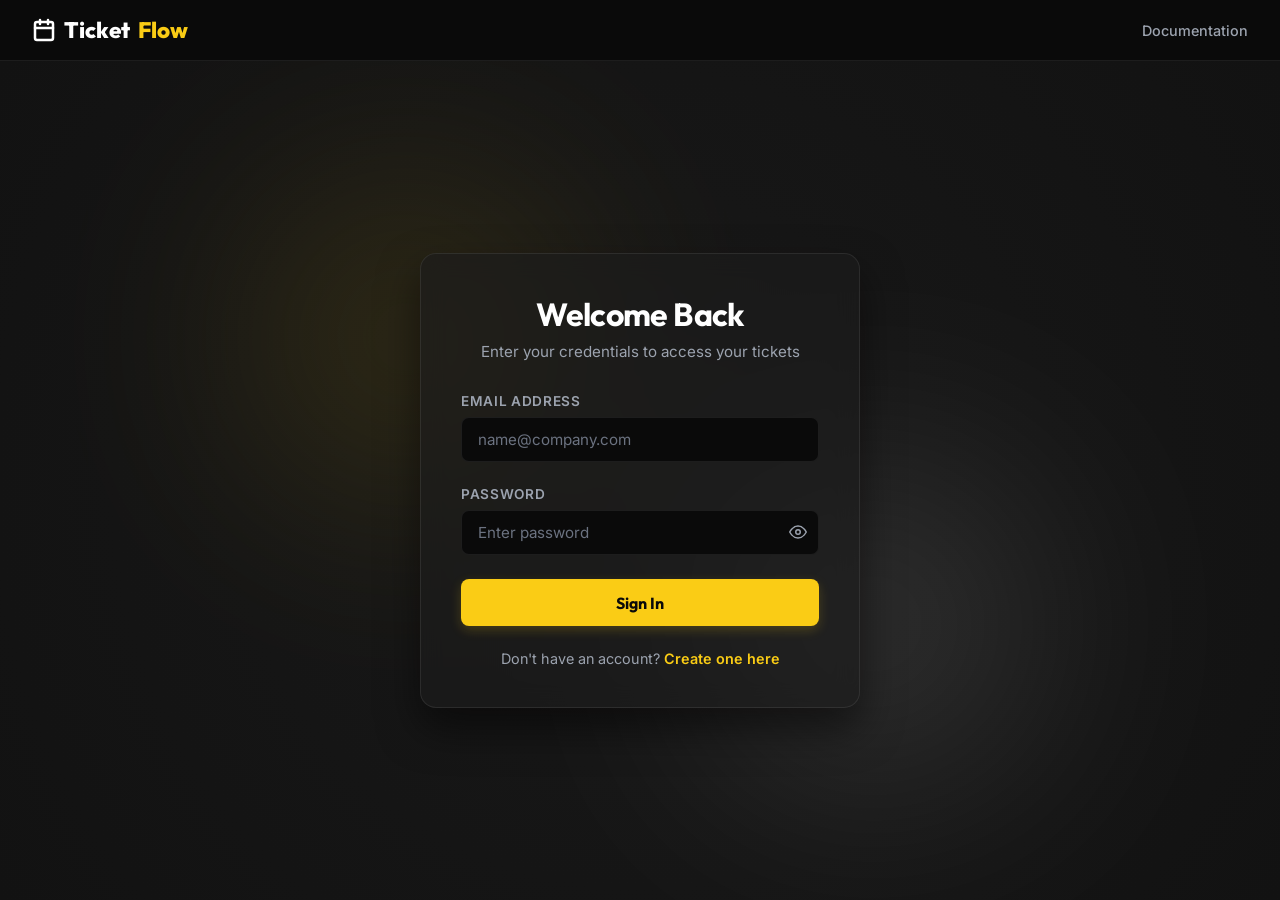
==== frontend/index.html @ ee9d3b98 "Initial commit" ====
<!DOCTYPE html>
<html lang="en">
<head>
    <meta charset="UTF-8">
    <meta name="viewport" content="width=device-width, initial-scale=1.0">
    <title>Sign In & Sign Up - TicketFlow</title>
    <meta name="description" content="Access your ticketing dashboard. Register or log in to manage tickets, request support, and resolve issues.">
    <link rel="stylesheet" href="css/style.css">
</head>
<body>

    <!-- Outer Panel Header (Pitch Black) -->
    <header>
        <a href="#" class="logo" id="logo-link">
            <!-- Simple SVG Icon with Yellow Accent -->
            <svg width="24" height="24" viewBox="0 0 24 24" fill="none" stroke="currentColor" stroke-width="2.5" stroke-linecap="round" stroke-linejoin="round">
                <rect x="3" y="4" width="18" height="18" rx="2" ry="2" />
                <line x1="16" y1="2" x2="16" y2="6" />
                <line x1="8" y1="2" x2="8" y2="6" />
                <line x1="3" y1="10" x2="21" y2="10" />
            </svg>
            Ticket<span>Flow</span>
        </a>
        <a href="https://github.com" target="_blank" class="nav-link" id="nav-github-link">Documentation</a>
    </header>

    <!-- Main Dashboard Body (Near Black wrapper) -->
    <main class="auth-wrapper">
        <div class="auth-card" id="auth-container-card">
            
            <!-- --- SIGN IN FORM --- -->
            <div id="signin-container" class="form-container active">
                <div class="auth-card-header">
                    <h2 id="signin-title">Welcome Back</h2>
                    <p>Enter your credentials to access your tickets</p>
                </div>
                
                <form id="signin-form" novalidate>
                    <div class="form-group">
                        <label for="signin-email" class="form-label">Email Address</label>
                        <div class="input-wrapper">
                            <input 
                                type="email" 
                                id="signin-email" 
                                class="form-input" 
                                placeholder="name@company.com" 
                                required
                            >
                        </div>
                    </div>
                    
                    <div class="form-group">
                        <label for="signin-password" class="form-label">Password</label>
                        <div class="input-wrapper">
                            <input 
                                type="password" 
                                id="signin-password" 
                                class="form-input" 
                                placeholder="Enter password" 
                                required
                            >
                            <button type="button" class="password-toggle" id="toggle-signin-password" aria-label="Toggle password visibility">
                                <svg width="18" height="18" viewBox="0 0 24 24" fill="none" stroke="currentColor" stroke-width="2" stroke-linecap="round" stroke-linejoin="round" class="eye-icon">
                                    <path d="M1 12s4-8 11-8 11 8 11 8-4 8-11 8-11-8-11-8z" />
                                    <circle cx="12" cy="12" r="3" />
                                </svg>
                            </button>
                        </div>
                    </div>
                    
                    <button type="submit" class="btn-primary" id="btn-signin">
                        <span>Sign In</span>
                    </button>
                </form>
                
                <div class="auth-switch">
                    Don't have an account? 
                    <a href="#" class="auth-switch-link" id="link-to-signup">Create one here</a>
                </div>
            </div>

            <!-- --- SIGN UP FORM --- -->
            <div id="signup-container" class="form-container">
                <div class="auth-card-header">
                    <h2 id="signup-title">Get Started</h2>
                    <p>Create an account to join TicketFlow</p>
                </div>
                
                <form id="signup-form" novalidate>
                    <div class="form-group">
                        <label for="signup-fullname" class="form-label">Full Name</label>
                        <div class="input-wrapper">
                            <input 
                                type="text" 
                                id="signup-fullname" 
                                class="form-input" 
                                placeholder="John Doe" 
                                required
                            >
                        </div>
                    </div>

                    <div class="form-group">
                        <label for="signup-email" class="form-label">Email Address</label>
                        <div class="input-wrapper">
                            <input 
                                type="email" 
                                id="signup-email" 
                                class="form-input" 
                                placeholder="name@company.com" 
                                required
                            >
                        </div>
                    </div>
                    
                    <div class="form-group">
                        <label for="signup-password" class="form-label">Password</label>
                        <div class="input-wrapper">
                            <input 
                                type="password" 
                                id="signup-password" 
                                class="form-input" 
                                placeholder="Min. 6 characters" 
                                required
                            >
                            <button type="button" class="password-toggle" id="toggle-signup-password" aria-label="Toggle password visibility">
                                <svg width="18" height="18" viewBox="0 0 24 24" fill="none" stroke="currentColor" stroke-width="2" stroke-linecap="round" stroke-linejoin="round" class="eye-icon">
                                    <path d="M1 12s4-8 11-8 11 8 11 8-4 8-11 8-11-8-11-8z" />
                                    <circle cx="12" cy="12" r="3" />
                                </svg>
                            </button>
                        </div>
                    </div>
                    
                    <button type="submit" class="btn-primary" id="btn-signup">
                        <span>Create Account</span>
                    </button>
                </form>
                
                <div class="auth-switch">
                    Already have an account? 
                    <a href="#" class="auth-switch-link" id="link-to-signin">Sign in here</a>
                </div>
            </div>
            
        </div>
    </main>

    <!-- Toast Notification Container -->
    <div class="toast-container" id="toast-container"></div>

    <script src="js/app.js"></script>
</body>
</html>
---- frontend/css/style.css ----
/* Custom Design System based on User Color Scheme */
@import url('https://fonts.googleapis.com/css2?family=Inter:wght@300;400;500;600;700&family=Outfit:wght@400;500;600;700;800&display=swap');

:root {
    /* Color Palette */
    --bg-near-black: #121212;      /* Main Dashboard Body */
    --bg-deep-charcoal: #1c1c1c;   /* Editor & Sidebar */
    --bg-pitch-black: #0a0a0a;     /* Header & Outer Panels */
    
    --accent-yellow: #facc15;      /* Main Yellow Accent (amber-like yellow) */
    --accent-yellow-glow: rgba(250, 204, 21, 0.3);
    --accent-yellow-hover: #eab308;
    --accent-yellow-dark: #ca8a04;
    
    --text-primary: #ffffff;
    --text-secondary: #9ca3af;
    --text-muted: #6b7280;
    
    --border-color: rgba(255, 255, 255, 0.08);
    --border-yellow-glow: rgba(250, 204, 21, 0.2);
    
    --card-bg: rgba(28, 28, 28, 0.65);
    
    --error-red: #f87171;
    --success-green: #4ade80;
    
    /* Typography & Sizing */
    --font-heading: 'Outfit', 'Inter', sans-serif;
    --font-body: 'Inter', sans-serif;
    --transition-smooth: all 0.3s cubic-bezier(0.4, 0, 0.2, 1);
}

/* Global Reset */
* {
    margin: 0;
    padding: 0;
    box-sizing: border-box;
}

body {
    background-color: var(--bg-near-black);
    color: var(--text-primary);
    font-family: var(--font-body);
    min-height: 100vh;
    display: flex;
    flex-direction: column;
    overflow-x: hidden;
}

/* Auth Page Wrapper */
.auth-wrapper {
    flex: 1;
    display: flex;
    align-items: center;
    justify-content: center;
    padding: 2rem 1rem;
    position: relative;
    background: radial-gradient(circle at 50% 50%, rgba(26, 26, 26, 0.8) 0%, var(--bg-near-black) 100%);
}

/* Decorative Background Glows */
.auth-wrapper::before,
.auth-wrapper::after {
    content: '';
    position: absolute;
    width: 300px;
    height: 300px;
    border-radius: 50%;
    filter: blur(120px);
    z-index: 0;
    opacity: 0.15;
    pointer-events: none;
}

.auth-wrapper::before {
    background: var(--accent-yellow);
    top: 15%;
    left: 20%;
}

.auth-wrapper::after {
    background: #ffffff;
    bottom: 15%;
    right: 20%;
}

/* Header styling */
header {
    background-color: var(--bg-pitch-black);
    border-bottom: 1px solid var(--border-color);
    padding: 1rem 2rem;
    display: flex;
    justify-content: space-between;
    align-items: center;
    z-index: 10;
}

.logo {
    font-family: var(--font-heading);
    font-size: 1.4rem;
    font-weight: 800;
    color: var(--text-primary);
    display: flex;
    align-items: center;
    gap: 0.5rem;
    text-decoration: none;
}

.logo span {
    color: var(--accent-yellow);
}

.nav-link {
    color: var(--text-secondary);
    text-decoration: none;
    font-size: 0.9rem;
    font-weight: 500;
    transition: var(--transition-smooth);
}

.nav-link:hover {
    color: var(--accent-yellow);
}

/* Main Container Card */
.auth-card {
    background-color: var(--card-bg);
    backdrop-filter: blur(12px);
    -webkit-backdrop-filter: blur(12px);
    border: 1px solid var(--border-color);
    border-radius: 16px;
    width: 100%;
    max-width: 440px;
    padding: 2.5rem;
    box-shadow: 0 20px 40px rgba(0, 0, 0, 0.5),
                0 0 50px rgba(250, 204, 21, 0.02);
    z-index: 5;
    position: relative;
    transition: var(--transition-smooth);
}

.auth-card:hover {
    border-color: var(--border-yellow-glow);
    box-shadow: 0 20px 40px rgba(0, 0, 0, 0.5),
                0 0 50px rgba(250, 204, 21, 0.05);
}

.auth-card-header {
    margin-bottom: 2rem;
    text-align: center;
}

.auth-card-header h2 {
    font-family: var(--font-heading);
    font-size: 2rem;
    font-weight: 700;
    margin-bottom: 0.5rem;
    letter-spacing: -0.02em;
}

.auth-card-header p {
    color: var(--text-secondary);
    font-size: 0.95rem;
}

/* Forms container */
.form-group {
    margin-bottom: 1.5rem;
    position: relative;
}

.form-label {
    display: block;
    margin-bottom: 0.5rem;
    font-size: 0.85rem;
    font-weight: 600;
    color: var(--text-secondary);
    text-transform: uppercase;
    letter-spacing: 0.05em;
    transition: var(--transition-smooth);
}

.input-wrapper {
    position: relative;
    display: flex;
    align-items: center;
}

.form-input {
    width: 100%;
    background-color: var(--bg-pitch-black);
    border: 1px solid var(--border-color);
    border-radius: 8px;
    padding: 0.75rem 1rem;
    font-family: var(--font-body);
    font-size: 0.95rem;
    color: var(--text-primary);
    transition: var(--transition-smooth);
}

.form-input:focus {
    outline: none;
    border-color: var(--accent-yellow);
    box-shadow: 0 0 0 3px var(--accent-yellow-glow);
}

.form-input::placeholder {
    color: var(--text-muted);
}

/* Input helper (password toggle eye) */
.password-toggle {
    position: absolute;
    right: 12px;
    background: none;
    border: none;
    color: var(--text-secondary);
    cursor: pointer;
    display: flex;
    align-items: center;
    justify-content: center;
    transition: var(--transition-smooth);
}

.password-toggle:hover {
    color: var(--accent-yellow);
}

/* Accent Button */
.btn-primary {
    width: 100%;
    background-color: var(--accent-yellow);
    color: var(--bg-pitch-black);
    font-family: var(--font-heading);
    font-size: 1rem;
    font-weight: 700;
    border: none;
    border-radius: 8px;
    padding: 0.85rem;
    cursor: pointer;
    transition: var(--transition-smooth);
    display: flex;
    align-items: center;
    justify-content: center;
    gap: 0.5rem;
    box-shadow: 0 4px 12px rgba(250, 204, 21, 0.2);
}

.btn-primary:hover {
    background-color: var(--accent-yellow-hover);
    box-shadow: 0 6px 16px rgba(250, 204, 21, 0.3);
    transform: translateY(-1px);
}

.btn-primary:active {
    transform: translateY(0);
}

.btn-primary:disabled {
    background-color: var(--text-muted);
    color: var(--bg-near-black);
    cursor: not-allowed;
    box-shadow: none;
    transform: none;
}

/* Secondary switch link */
.auth-switch {
    margin-top: 1.5rem;
    text-align: center;
    font-size: 0.9rem;
    color: var(--text-secondary);
}

.auth-switch-link {
    color: var(--accent-yellow);
    text-decoration: none;
    font-weight: 600;
    transition: var(--transition-smooth);
}

.auth-switch-link:hover {
    color: var(--accent-yellow-hover);
    text-decoration: underline;
}

/* Card view controls */
.form-container {
    display: none;
}

.form-container.active {
    display: block;
    animation: fadeIn 0.4s ease-out forwards;
}

@keyframes fadeIn {
    from {
        opacity: 0;
        transform: translateY(10px);
    }
    to {
        opacity: 1;
        transform: translateY(0);
    }
}

/* Toast Notifications */
.toast-container {
    position: fixed;
    top: 24px;
    right: 24px;
    z-index: 1000;
    display: flex;
    flex-direction: column;
    gap: 12px;
}

.toast {
    background-color: var(--bg-deep-charcoal);
    border-left: 4px solid var(--accent-yellow);
    color: var(--text-primary);
    padding: 1rem 1.5rem;
    border-radius: 6px;
    box-shadow: 0 10px 25px rgba(0, 0, 0, 0.6);
    display: flex;
    align-items: center;
    gap: 0.75rem;
    min-width: 300px;
    max-width: 450px;
    animation: slideIn 0.3s cubic-bezier(0.16, 1, 0.3, 1) forwards;
    transition: var(--transition-smooth);
}

.toast.toast-error {
    border-left-color: var(--error-red);
}

.toast.toast-success {
    border-left-color: var(--success-green);
}

@keyframes slideIn {
    from {
        opacity: 0;
        transform: translateX(100%) translateY(-10px);
    }
    to {
        opacity: 1;
        transform: translateX(0) translateY(0);
    }
}

/* Spinner for Loading State */
.spinner {
    border: 2px solid rgba(0, 0, 0, 0.1);
    width: 20px;
    height: 20px;
    border-radius: 50%;
    border-left-color: currentColor;
    animation: spin 0.8s linear infinite;
    display: inline-block;
}

@keyframes spin {
    0% { transform: rotate(0deg); }
    100% { transform: rotate(360deg); }
}

/* --- DASHBOARD DESIGN --- */
.dashboard-wrapper {
    display: flex;
    flex: 1;
    height: calc(100vh - 60px); /* Subtract header height */
}

/* Sidebar (Deep Charcoal) */
.sidebar {
    width: 260px;
    background-color: var(--bg-deep-charcoal);
    border-right: 1px solid var(--border-color);
    padding: 1.5rem;
    display: flex;
    flex-direction: column;
    justify-content: space-between;
}

.sidebar-menu {
    list-style: none;
    display: flex;
    flex-direction: column;
    gap: 0.5rem;
}

.sidebar-item-link {
    display: flex;
    align-items: center;
    gap: 0.75rem;
    color: var(--text-secondary);
    text-decoration: none;
    padding: 0.75rem 1rem;
    border-radius: 8px;
    font-weight: 500;
    transition: var(--transition-smooth);
}

.sidebar-item-link:hover, 
.sidebar-item-link.active {
    background-color: var(--bg-near-black);
    color: var(--accent-yellow);
}

.user-profile-section {
    padding-top: 1.5rem;
    border-top: 1px solid var(--border-color);
    display: flex;
    align-items: center;
    gap: 0.75rem;
}

.user-avatar {
    width: 40px;
    height: 40px;
    border-radius: 50%;
    background-color: var(--accent-yellow);
    color: var(--bg-pitch-black);
    display: flex;
    align-items: center;
    justify-content: center;
    font-weight: 700;
    font-family: var(--font-heading);
}

.user-info {
    flex: 1;
    overflow: hidden;
}

.user-name {
    font-size: 0.9rem;
    font-weight: 600;
    white-space: nowrap;
    text-overflow: ellipsis;
    overflow: hidden;
}

.user-email {
    font-size: 0.75rem;
    color: var(--text-muted);
    white-space: nowrap;
    text-overflow: ellipsis;
    overflow: hidden;
}

/* Main Dashboard Body (Near Black) */
.dashboard-main {
    flex: 1;
    background-color: var(--bg-near-black);
    padding: 2rem;
    overflow-y: auto;
}

.dashboard-header {
    display: flex;
    justify-content: space-between;
    align-items: center;
    margin-bottom: 2rem;
}

.dashboard-title h1 {
    font-family: var(--font-heading);
    font-size: 1.8rem;
    font-weight: 700;
}

.dashboard-title p {
    color: var(--text-secondary);
    font-size: 0.9rem;
    margin-top: 0.25rem;
}

.btn-secondary {
    background-color: transparent;
    border: 1px solid var(--border-color);
    color: var(--text-primary);
    padding: 0.5rem 1rem;
    border-radius: 6px;
    font-weight: 600;
    font-size: 0.85rem;
    cursor: pointer;
    transition: var(--transition-smooth);
    display: flex;
    align-items: center;
    gap: 0.5rem;
}

.btn-secondary:hover {
    border-color: var(--accent-yellow);
    color: var(--accent-yellow);
}

/* Sample Dashboard Cards */
.stats-grid {
    display: grid;
    grid-template-columns: repeat(auto-fit, minmax(220px, 1fr));
    gap: 1.5rem;
    margin-bottom: 2rem;
}

.stat-card {
    background-color: var(--bg-deep-charcoal);
    border: 1px solid var(--border-color);
    border-radius: 12px;
    padding: 1.5rem;
    transition: var(--transition-smooth);
}

.stat-card:hover {
    border-color: rgba(250, 204, 21, 0.15);
}

.stat-label {
    color: var(--text-secondary);
    font-size: 0.85rem;
    font-weight: 600;
    text-transform: uppercase;
    letter-spacing: 0.05em;
}

.stat-value {
    font-family: var(--font-heading);
    font-size: 2rem;
    font-weight: 700;
    margin-top: 0.5rem;
}

.welcome-banner {
    background: linear-gradient(135deg, var(--bg-deep-charcoal) 0%, var(--bg-pitch-black) 100%);
    border: 1px solid var(--border-color);
    border-radius: 12px;
    padding: 2.5rem;
    margin-bottom: 2rem;
    position: relative;
    overflow: hidden;
}

.welcome-banner::after {
    content: '';
    position: absolute;
    top: -50px;
    right: -50px;
    width: 200px;
    height: 200px;
    background: radial-gradient(circle, var(--accent-yellow-glow) 0%, transparent 70%);
    pointer-events: none;
}

.welcome-banner h2 {
    font-family: var(--font-heading);
    font-size: 1.6rem;
    font-weight: 700;
    margin-bottom: 0.5rem;
}

.welcome-banner p {
    color: var(--text-secondary);
    max-width: 600px;
    line-height: 1.5;
}
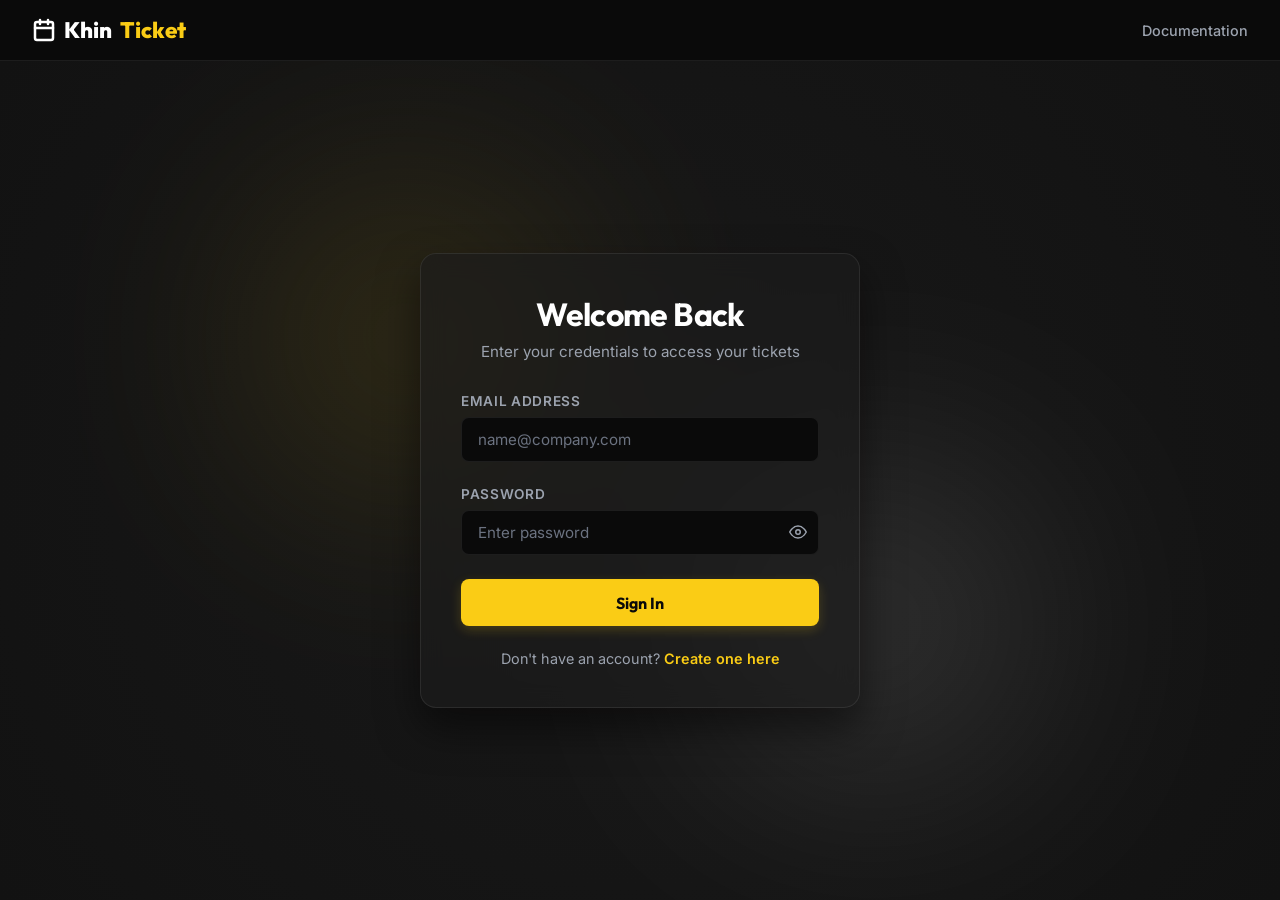
==== commit 063bd763: "Implement ticketing system, email ingestion, client portal, and schema updates" ====
--- a/frontend/index.html
+++ b/frontend/index.html
@@ -3,7 +3,7 @@
 <head>
     <meta charset="UTF-8">
     <meta name="viewport" content="width=device-width, initial-scale=1.0">
-    <title>Sign In & Sign Up - TicketFlow</title>
+    <title>Sign In & Sign Up - Khin Ticket</title>
     <meta name="description" content="Access your ticketing dashboard. Register or log in to manage tickets, request support, and resolve issues.">
     <link rel="stylesheet" href="css/style.css">
 </head>
@@ -19,7 +19,7 @@
                 <line x1="8" y1="2" x2="8" y2="6" />
                 <line x1="3" y1="10" x2="21" y2="10" />
             </svg>
-            Ticket<span>Flow</span>
+            Khin <span>Ticket</span>
         </a>
         <a href="https://github.com" target="_blank" class="nav-link" id="nav-github-link">Documentation</a>
     </header>
@@ -82,8 +82,9 @@
             <!-- --- SIGN UP FORM --- -->
             <div id="signup-container" class="form-container">
                 <div class="auth-card-header">
+                    <span style="display: inline-block; font-size: 0.75rem; font-weight: 700; color: var(--accent-yellow); letter-spacing: 0.08em; text-transform: uppercase; margin-bottom: 0.4rem;">Step 1 of 2: Profile &amp; Role</span>
                     <h2 id="signup-title">Get Started</h2>
-                    <p>Create an account to join TicketFlow</p>
+                    <p>Create an account to join Khin Ticket</p>
                 </div>
                 
                 <form id="signup-form" novalidate>
@@ -114,32 +115,141 @@
                     </div>
                     
                     <div class="form-group">
-                        <label for="signup-password" class="form-label">Password</label>
-                        <div class="input-wrapper">
-                            <input 
-                                type="password" 
-                                id="signup-password" 
-                                class="form-input" 
-                                placeholder="Min. 6 characters" 
-                                required
-                            >
-                            <button type="button" class="password-toggle" id="toggle-signup-password" aria-label="Toggle password visibility">
-                                <svg width="18" height="18" viewBox="0 0 24 24" fill="none" stroke="currentColor" stroke-width="2" stroke-linecap="round" stroke-linejoin="round" class="eye-icon">
-                                    <path d="M1 12s4-8 11-8 11 8 11 8-4 8-11 8-11-8-11-8z" />
-                                    <circle cx="12" cy="12" r="3" />
-                                </svg>
-                            </button>
-                        </div>
-                    </div>
-                    
-                    <button type="submit" class="btn-primary" id="btn-signup">
-                        <span>Create Account</span>
+                        <label for="signup-department" class="form-label">Department</label>
+                        <div class="input-wrapper">
+                            <select id="signup-department" class="form-input" style="cursor: pointer; background-color: var(--bg-pitch-black);">
+                                <option value="Information Technology (IT)" selected>Information Technology (IT)</option>
+                                <option value="Software & Engineering">Software & Engineering</option>
+                                <option value="Technical Support / Helpdesk">Technical Support / Helpdesk</option>
+                                <option value="Human Resources (HR)">Human Resources (HR)</option>
+                                <option value="Finance & Accounting">Finance & Accounting</option>
+                                <option value="Marketing & Sales">Marketing & Sales</option>
+                                <option value="Operations & Admin">Operations & Admin</option>
+                                <option value="General">Other / General</option>
+                            </select>
+                        </div>
+                    </div>
+
+                    <div class="form-group">
+                        <label for="signup-position" class="form-label">Position / Job Title</label>
+                        <div class="input-wrapper">
+                            <input 
+                                type="text" 
+                                id="signup-position" 
+                                class="form-input" 
+                                placeholder="e.g. IT Specialist, Tech Lead, HR Officer" 
+                                required
+                            >
+                        </div>
+                    </div>
+
+                    <div class="form-group">
+                        <label for="signup-role" class="form-label">I am registering as</label>
+                        <div class="input-wrapper">
+                            <select id="signup-role" class="form-input" style="cursor: pointer; background-color: var(--bg-pitch-black);">
+                                <option value="customer" selected>Regular Employee (Raise &amp; track support requests)</option>
+                                <option value="agent">Tech Team Member (Resolve tickets)</option>
+                                <option value="admin">Tech Lead / IT Manager (Admin access)</option>
+                            </select>
+                        </div>
+                    </div>
+
+                    <!-- Tech Security Passcode (only shown if Tech Team is selected) -->
+                    <div class="form-group" id="tech-passcode-group" style="display: none;">
+                        <label for="signup-tech-passcode" class="form-label" style="color: var(--accent-yellow);">
+                            Tech Security Passcode *
+                        </label>
+                        <div class="input-wrapper">
+                            <input 
+                                type="password" 
+                                id="signup-tech-passcode" 
+                                class="form-input" 
+                                placeholder="Enter fixed tech passcode"
+                                style="border-color: var(--border-yellow-glow);"
+                            >
+                            <button type="button" class="password-toggle" id="toggle-signup-tech-passcode" aria-label="Toggle tech passcode visibility">
+                                <svg width="18" height="18" viewBox="0 0 24 24" fill="none" stroke="currentColor" stroke-width="2" stroke-linecap="round" stroke-linejoin="round" class="eye-icon">
+                                    <path d="M1 12s4-8 11-8 11 8 11 8-4 8-11 8-11-8-11-8z" />
+                                    <circle cx="12" cy="12" r="3" />
+                                </svg>
+                            </button>
+                        </div>
+                        <span style="font-size: 0.72rem; color: var(--text-muted); margin-top: 0.25rem; display: block;">
+                            🔒 Passcode required to prevent unauthorized tech/admin elevation.
+                        </span>
+                    </div>
+                    
+                    <button type="submit" class="btn-primary" id="btn-goto-password">
+                        <span>Continue to Password &rarr;</span>
                     </button>
                 </form>
                 
                 <div class="auth-switch">
                     Already have an account? 
                     <a href="#" class="auth-switch-link" id="link-to-signin">Sign in here</a>
+                </div>
+            </div>
+
+            <!-- --- SIGN UP STEP 2: PASSWORD SETUP & CONFIRMATION CARD --- -->
+            <div id="signup-password-container" class="form-container">
+                <div class="auth-card-header">
+                    <span style="display: inline-block; font-size: 0.75rem; font-weight: 700; color: var(--accent-yellow); letter-spacing: 0.08em; text-transform: uppercase; margin-bottom: 0.4rem;">Step 2 of 2: Security &amp; Password</span>
+                    <h2 id="password-title">Create Password</h2>
+                    <p id="password-subtitle">Choose and confirm a secure password for your account</p>
+                </div>
+                
+                <form id="password-form" novalidate>
+                    <div class="form-group">
+                        <label for="signup-password" class="form-label">Account Password</label>
+                        <div class="input-wrapper">
+                            <input 
+                                type="password" 
+                                id="signup-password" 
+                                class="form-input" 
+                                placeholder="Min. 6 characters" 
+                                required
+                            >
+                            <button type="button" class="password-toggle" id="toggle-signup-password" aria-label="Toggle password visibility">
+                                <svg width="18" height="18" viewBox="0 0 24 24" fill="none" stroke="currentColor" stroke-width="2" stroke-linecap="round" stroke-linejoin="round" class="eye-icon">
+                                    <path d="M1 12s4-8 11-8 11 8 11 8-4 8-11 8-11-8-11-8z" />
+                                    <circle cx="12" cy="12" r="3" />
+                                </svg>
+                            </button>
+                        </div>
+                    </div>
+
+                    <div class="form-group">
+                        <label for="signup-confirm-password" class="form-label">Confirm Password</label>
+                        <div class="input-wrapper">
+                            <input 
+                                type="password" 
+                                id="signup-confirm-password" 
+                                class="form-input" 
+                                placeholder="Re-enter your password" 
+                                required
+                            >
+                            <button type="button" class="password-toggle" id="toggle-signup-confirm-password" aria-label="Toggle password visibility">
+                                <svg width="18" height="18" viewBox="0 0 24 24" fill="none" stroke="currentColor" stroke-width="2" stroke-linecap="round" stroke-linejoin="round" class="eye-icon">
+                                    <path d="M1 12s4-8 11-8 11 8 11 8-4 8-11 8-11-8-11-8z" />
+                                    <circle cx="12" cy="12" r="3" />
+                                </svg>
+                            </button>
+                        </div>
+                    </div>
+
+                    <div style="display: flex; gap: 0.75rem; margin-top: 1.5rem;">
+                        <button type="button" class="btn-secondary" id="btn-back-to-step1" style="flex: 1; justify-content: center; padding: 0.85rem; font-size: 0.95rem;">
+                            &larr; Back
+                        </button>
+                        <button type="submit" class="btn-primary" id="btn-complete-signup" style="flex: 2;">
+                            <span>Create Account</span>
+                        </button>
+                    </div>
+                </form>
+                
+                <div class="auth-switch">
+                    Already have an account? 
+                    <a href="#" class="auth-switch-link" id="link-step2-to-signin">Sign in here</a>
                 </div>
             </div>
             
--- a/frontend/css/style.css
+++ b/frontend/css/style.css
@@ -567,3 +567,311 @@
     max-width: 600px;
     line-height: 1.5;
 }
+
+/* Role Badge */
+.role-badge {
+    display: inline-block;
+    padding: 0.2rem 0.5rem;
+    border-radius: 4px;
+    font-size: 0.7rem;
+    font-weight: 700;
+    text-transform: uppercase;
+    letter-spacing: 0.05em;
+    margin-top: 0.25rem;
+}
+
+.role-badge.admin {
+    background-color: rgba(250, 204, 21, 0.15);
+    color: var(--accent-yellow);
+    border: 1px solid var(--border-yellow-glow);
+}
+
+.role-badge.user {
+    background-color: rgba(74, 222, 128, 0.12);
+    color: var(--success-green);
+    border: 1px solid rgba(74, 222, 128, 0.2);
+}
+
+/* Ticket Filter Controls */
+.ticket-toolbar {
+    display: flex;
+    justify-content: space-between;
+    align-items: center;
+    flex-wrap: wrap;
+    gap: 1rem;
+    margin-bottom: 1.25rem;
+}
+
+.filter-tabs {
+    display: flex;
+    gap: 0.5rem;
+    background-color: var(--bg-deep-charcoal);
+    padding: 0.35rem;
+    border-radius: 8px;
+    border: 1px solid var(--border-color);
+}
+
+.filter-tab {
+    background: transparent;
+    border: none;
+    color: var(--text-secondary);
+    font-size: 0.85rem;
+    font-weight: 600;
+    padding: 0.4rem 0.85rem;
+    border-radius: 6px;
+    cursor: pointer;
+    transition: var(--transition-smooth);
+}
+
+.filter-tab:hover {
+    color: var(--text-primary);
+}
+
+.filter-tab.active {
+    background-color: var(--accent-yellow);
+    color: var(--bg-pitch-black);
+}
+
+.search-wrapper {
+    position: relative;
+    min-width: 250px;
+}
+
+.search-input {
+    width: 100%;
+    background-color: var(--bg-deep-charcoal);
+    border: 1px solid var(--border-color);
+    border-radius: 8px;
+    padding: 0.5rem 0.85rem 0.5rem 2.2rem;
+    color: var(--text-primary);
+    font-size: 0.85rem;
+    outline: none;
+    transition: var(--transition-smooth);
+}
+
+.search-input:focus {
+    border-color: var(--accent-yellow);
+}
+
+.search-icon {
+    position: absolute;
+    left: 0.75rem;
+    top: 50%;
+    transform: translateY(-50%);
+    color: var(--text-muted);
+    pointer-events: none;
+}
+
+/* Tickets Table Card */
+.tickets-card {
+    background-color: var(--bg-deep-charcoal);
+    border: 1px solid var(--border-color);
+    border-radius: 12px;
+    overflow: hidden;
+}
+
+.tickets-table {
+    width: 100%;
+    border-collapse: collapse;
+    text-align: left;
+}
+
+.tickets-table th {
+    background-color: rgba(10, 10, 10, 0.6);
+    padding: 0.9rem 1.25rem;
+    font-size: 0.75rem;
+    font-weight: 600;
+    color: var(--text-secondary);
+    text-transform: uppercase;
+    letter-spacing: 0.05em;
+    border-bottom: 1px solid var(--border-color);
+}
+
+.tickets-table td {
+    padding: 1rem 1.25rem;
+    border-bottom: 1px solid var(--border-color);
+    font-size: 0.9rem;
+    vertical-align: middle;
+}
+
+.tickets-table tr:hover td {
+    background-color: rgba(255, 255, 255, 0.02);
+    cursor: pointer;
+}
+
+.ticket-code-tag {
+    font-family: var(--font-heading);
+    font-weight: 700;
+    color: var(--accent-yellow);
+    letter-spacing: 0.02em;
+}
+
+.ticket-title-link {
+    font-weight: 600;
+    color: var(--text-primary);
+    text-decoration: none;
+    display: block;
+    max-width: 320px;
+    overflow: hidden;
+    text-overflow: ellipsis;
+    white-space: nowrap;
+}
+
+.ticket-requester-info {
+    font-size: 0.8rem;
+    color: var(--text-secondary);
+}
+
+/* Status Badges */
+.badge {
+    display: inline-block;
+    padding: 0.25rem 0.65rem;
+    border-radius: 9999px;
+    font-size: 0.75rem;
+    font-weight: 600;
+    text-transform: capitalize;
+}
+
+.badge-open {
+    background-color: rgba(250, 204, 21, 0.15);
+    color: var(--accent-yellow);
+    border: 1px solid var(--border-yellow-glow);
+}
+
+.badge-in_progress {
+    background-color: rgba(96, 165, 250, 0.15);
+    color: #60a5fa;
+    border: 1px solid rgba(96, 165, 250, 0.3);
+}
+
+.badge-resolved {
+    background-color: rgba(74, 222, 128, 0.15);
+    color: var(--success-green);
+    border: 1px solid rgba(74, 222, 128, 0.3);
+}
+
+.badge-closed {
+    background-color: rgba(156, 163, 175, 0.15);
+    color: var(--text-secondary);
+    border: 1px solid rgba(156, 163, 175, 0.3);
+}
+
+/* Priority Indicator */
+.priority-tag {
+    display: inline-flex;
+    align-items: center;
+    gap: 0.35rem;
+    font-size: 0.75rem;
+    font-weight: 600;
+    text-transform: capitalize;
+}
+
+.priority-dot {
+    width: 8px;
+    height: 8px;
+    border-radius: 50%;
+}
+
+.priority-low .priority-dot { background-color: #9ca3af; }
+.priority-medium .priority-dot { background-color: var(--accent-yellow); }
+.priority-high .priority-dot { background-color: #f97316; }
+.priority-urgent .priority-dot { background-color: var(--error-red); }
+
+.source-badge {
+    font-size: 0.75rem;
+    display: inline-flex;
+    align-items: center;
+    gap: 0.35rem;
+    color: var(--text-secondary);
+}
+
+/* Modal Styling */
+.modal-overlay {
+    position: fixed;
+    top: 0;
+    left: 0;
+    right: 0;
+    bottom: 0;
+    background-color: rgba(0, 0, 0, 0.75);
+    backdrop-filter: blur(4px);
+    display: none;
+    align-items: center;
+    justify-content: center;
+    z-index: 500;
+}
+
+.modal-overlay.active {
+    display: flex;
+}
+
+.modal-box {
+    background-color: var(--bg-deep-charcoal);
+    border: 1px solid var(--border-color);
+    border-radius: 14px;
+    width: 90%;
+    max-width: 600px;
+    max-height: 90vh;
+    overflow-y: auto;
+    padding: 2rem;
+    box-shadow: 0 20px 40px rgba(0, 0, 0, 0.8);
+    animation: fadeIn 0.25s ease-out;
+}
+
+.modal-header {
+    display: flex;
+    justify-content: space-between;
+    align-items: center;
+    margin-bottom: 1.5rem;
+    border-bottom: 1px solid var(--border-color);
+    padding-bottom: 1rem;
+}
+
+.modal-header h3 {
+    font-family: var(--font-heading);
+    font-size: 1.3rem;
+    font-weight: 700;
+}
+
+.btn-close {
+    background: none;
+    border: none;
+    color: var(--text-secondary);
+    font-size: 1.5rem;
+    cursor: pointer;
+    line-height: 1;
+}
+
+.btn-close:hover {
+    color: var(--text-primary);
+}
+
+/* Comments thread inside ticket details modal */
+.comments-section {
+    margin-top: 1.5rem;
+    padding-top: 1.25rem;
+    border-top: 1px solid var(--border-color);
+}
+
+.comment-card {
+    background-color: var(--bg-pitch-black);
+    border: 1px solid var(--border-color);
+    border-radius: 8px;
+    padding: 0.85rem 1rem;
+    margin-bottom: 0.75rem;
+}
+
+.comment-author {
+    font-size: 0.75rem;
+    color: var(--accent-yellow);
+    font-weight: 600;
+    margin-bottom: 0.35rem;
+    display: flex;
+    justify-content: space-between;
+}
+
+.comment-text {
+    font-size: 0.85rem;
+    color: var(--text-primary);
+    white-space: pre-wrap;
+}
+
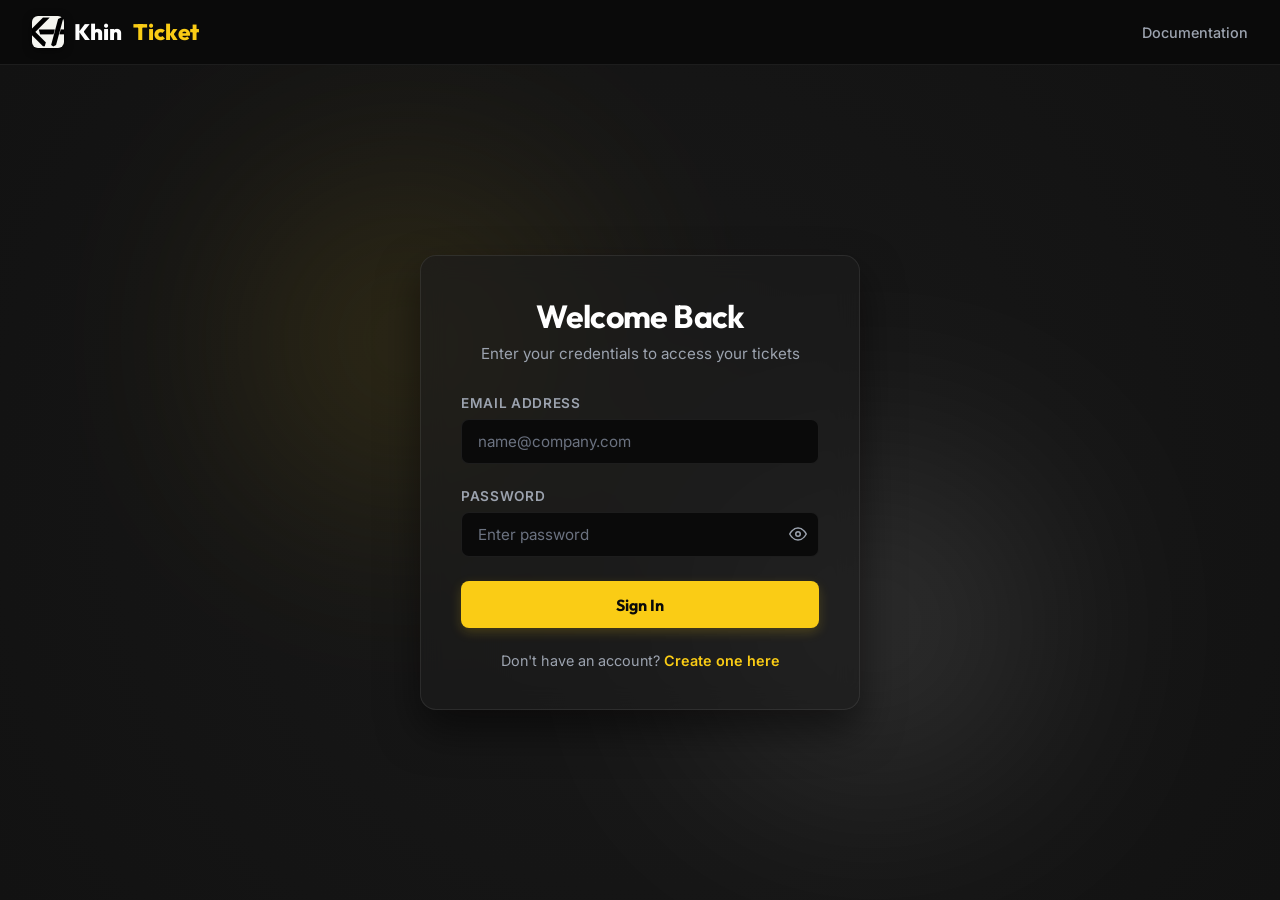
==== commit 3b386820: "feat: integrate logo-box.png brand logo and favicon across frontend" ====
--- a/frontend/index.html
+++ b/frontend/index.html
@@ -6,19 +6,14 @@
     <title>Sign In & Sign Up - Khin Ticket</title>
     <meta name="description" content="Access your ticketing dashboard. Register or log in to manage tickets, request support, and resolve issues.">
     <link rel="stylesheet" href="css/style.css">
+    <link rel="icon" type="image/png" href="images/logo-box.png">
 </head>
 <body>
 
     <!-- Outer Panel Header (Pitch Black) -->
     <header>
         <a href="#" class="logo" id="logo-link">
-            <!-- Simple SVG Icon with Yellow Accent -->
-            <svg width="24" height="24" viewBox="0 0 24 24" fill="none" stroke="currentColor" stroke-width="2.5" stroke-linecap="round" stroke-linejoin="round">
-                <rect x="3" y="4" width="18" height="18" rx="2" ry="2" />
-                <line x1="16" y1="2" x2="16" y2="6" />
-                <line x1="8" y1="2" x2="8" y2="6" />
-                <line x1="3" y1="10" x2="21" y2="10" />
-            </svg>
+            <img src="images/logo-box.png" alt="Khin Ticket Logo" class="brand-logo">
             Khin <span>Ticket</span>
         </a>
         <a href="https://github.com" target="_blank" class="nav-link" id="nav-github-link">Documentation</a>
@@ -82,7 +77,7 @@
             <!-- --- SIGN UP FORM --- -->
             <div id="signup-container" class="form-container">
                 <div class="auth-card-header">
-                    <span style="display: inline-block; font-size: 0.75rem; font-weight: 700; color: var(--accent-yellow); letter-spacing: 0.08em; text-transform: uppercase; margin-bottom: 0.4rem;">Step 1 of 2: Profile &amp; Role</span>
+                    <span style="display: inline-block; font-size: 0.75rem; font-weight: 700; color: var(--accent-yellow); letter-spacing: 0.08em; text-transform: uppercase; margin-bottom: 0.4rem;">Step 1 of 2: Profile &amp; Department</span>
                     <h2 id="signup-title">Get Started</h2>
                     <p>Create an account to join Khin Ticket</p>
                 </div>
@@ -143,40 +138,13 @@
                         </div>
                     </div>
 
-                    <div class="form-group">
-                        <label for="signup-role" class="form-label">I am registering as</label>
-                        <div class="input-wrapper">
-                            <select id="signup-role" class="form-input" style="cursor: pointer; background-color: var(--bg-pitch-black);">
-                                <option value="customer" selected>Regular Employee (Raise &amp; track support requests)</option>
-                                <option value="agent">Tech Team Member (Resolve tickets)</option>
-                                <option value="admin">Tech Lead / IT Manager (Admin access)</option>
-                            </select>
-                        </div>
-                    </div>
-
-                    <!-- Tech Security Passcode (only shown if Tech Team is selected) -->
-                    <div class="form-group" id="tech-passcode-group" style="display: none;">
-                        <label for="signup-tech-passcode" class="form-label" style="color: var(--accent-yellow);">
-                            Tech Security Passcode *
-                        </label>
-                        <div class="input-wrapper">
-                            <input 
-                                type="password" 
-                                id="signup-tech-passcode" 
-                                class="form-input" 
-                                placeholder="Enter fixed tech passcode"
-                                style="border-color: var(--border-yellow-glow);"
-                            >
-                            <button type="button" class="password-toggle" id="toggle-signup-tech-passcode" aria-label="Toggle tech passcode visibility">
-                                <svg width="18" height="18" viewBox="0 0 24 24" fill="none" stroke="currentColor" stroke-width="2" stroke-linecap="round" stroke-linejoin="round" class="eye-icon">
-                                    <path d="M1 12s4-8 11-8 11 8 11 8-4 8-11 8-11-8-11-8z" />
-                                    <circle cx="12" cy="12" r="3" />
-                                </svg>
-                            </button>
-                        </div>
-                        <span style="font-size: 0.72rem; color: var(--text-muted); margin-top: 0.25rem; display: block;">
-                            🔒 Passcode required to prevent unauthorized tech/admin elevation.
-                        </span>
+                    <div style="background-color: rgba(255, 215, 0, 0.05); border: 1px solid rgba(255, 215, 0, 0.15); border-radius: 8px; padding: 0.75rem 0.9rem; margin-top: 0.25rem; margin-bottom: 1.25rem; font-size: 0.8rem; color: var(--text-muted); display: flex; align-items: center; gap: 0.6rem;">
+                        <svg width="16" height="16" viewBox="0 0 24 24" fill="none" stroke="currentColor" stroke-width="2" stroke-linecap="round" stroke-linejoin="round" style="color: var(--accent-yellow); flex-shrink: 0;">
+                            <circle cx="12" cy="12" r="10"></circle>
+                            <line x1="12" y1="16" x2="12" y2="12"></line>
+                            <line x1="12" y1="8" x2="12.01" y2="8"></line>
+                        </svg>
+                        <span>All new accounts are created with standard employee access. Tech and agent privileges are managed by the Tech Manager.</span>
                     </div>
                     
                     <button type="submit" class="btn-primary" id="btn-goto-password">
--- a/frontend/css/style.css
+++ b/frontend/css/style.css
@@ -102,8 +102,18 @@
     color: var(--text-primary);
     display: flex;
     align-items: center;
-    gap: 0.5rem;
+    gap: 0.65rem;
     text-decoration: none;
+}
+
+.brand-logo {
+    width: 32px;
+    height: 32px;
+    object-fit: contain;
+    border-radius: 6px;
+    display: inline-block;
+    vertical-align: middle;
+    box-shadow: 0 2px 8px rgba(0, 0, 0, 0.5);
 }
 
 .logo span {
